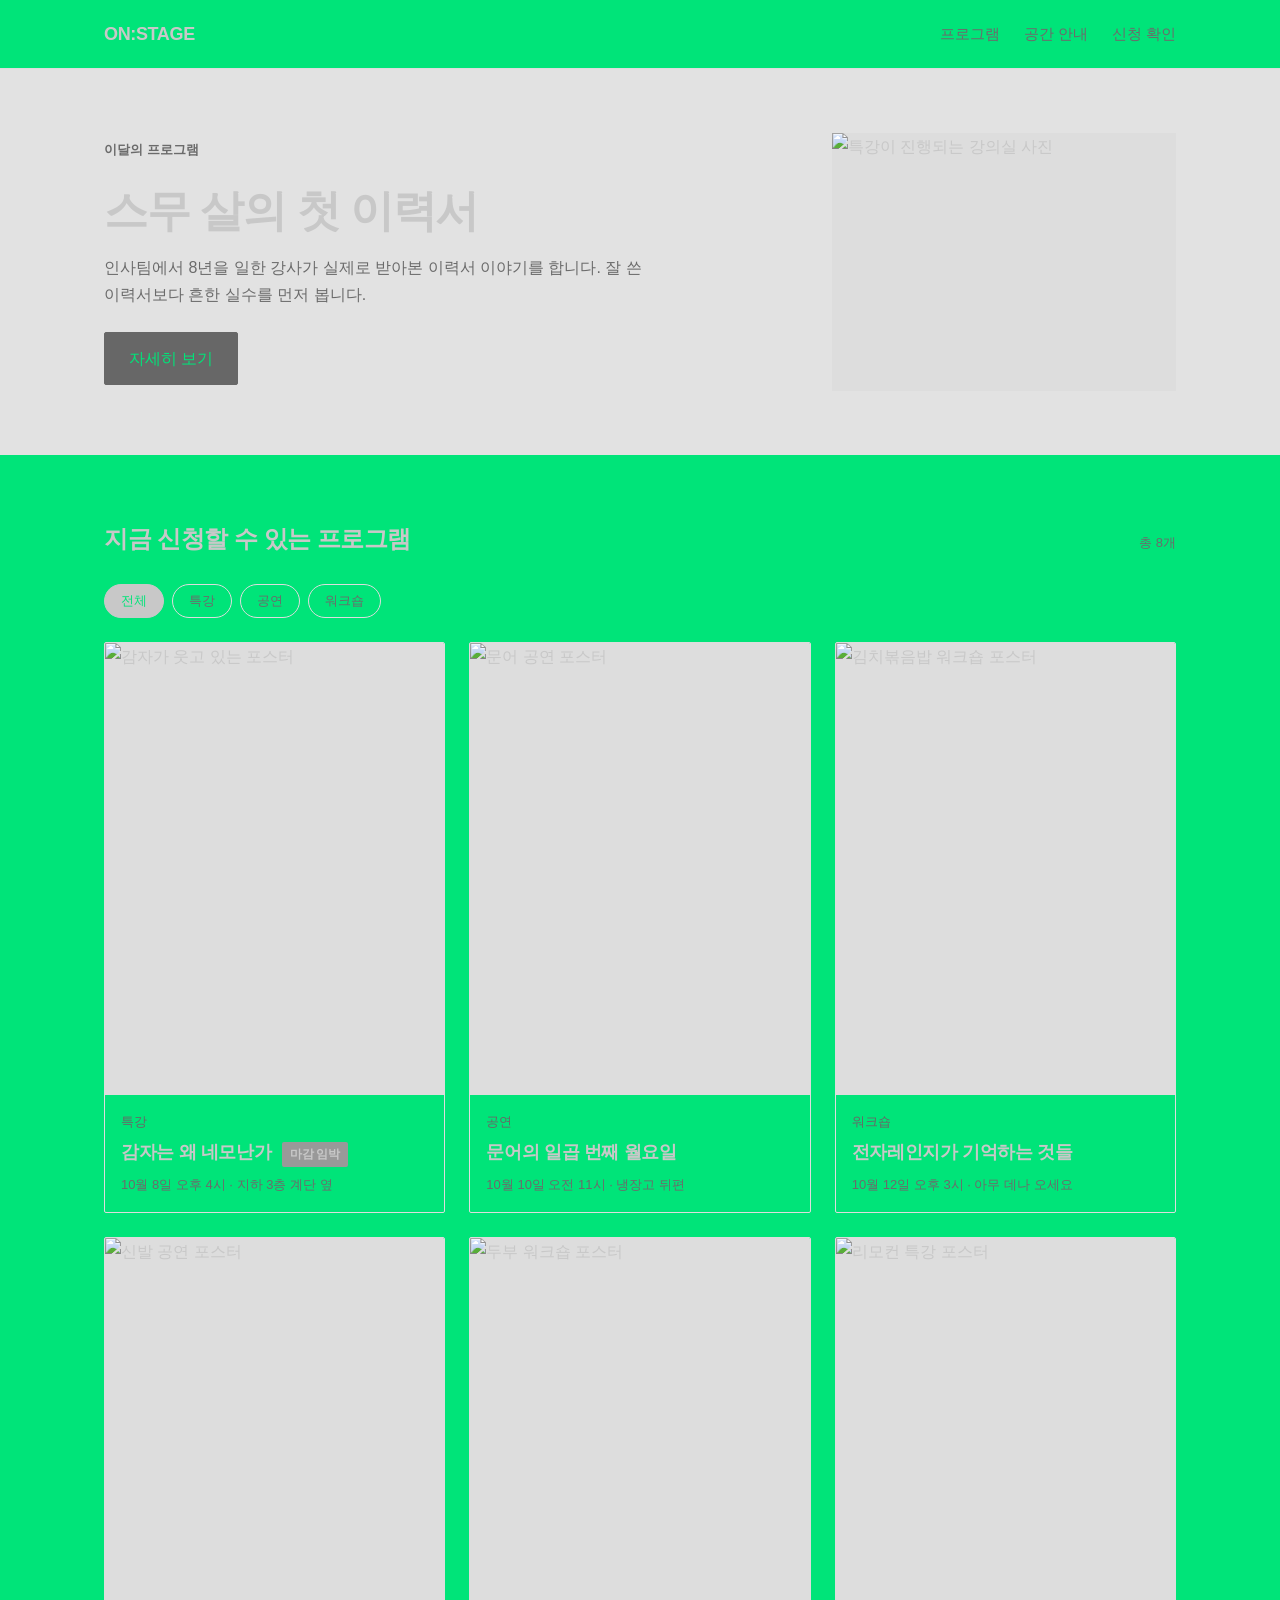
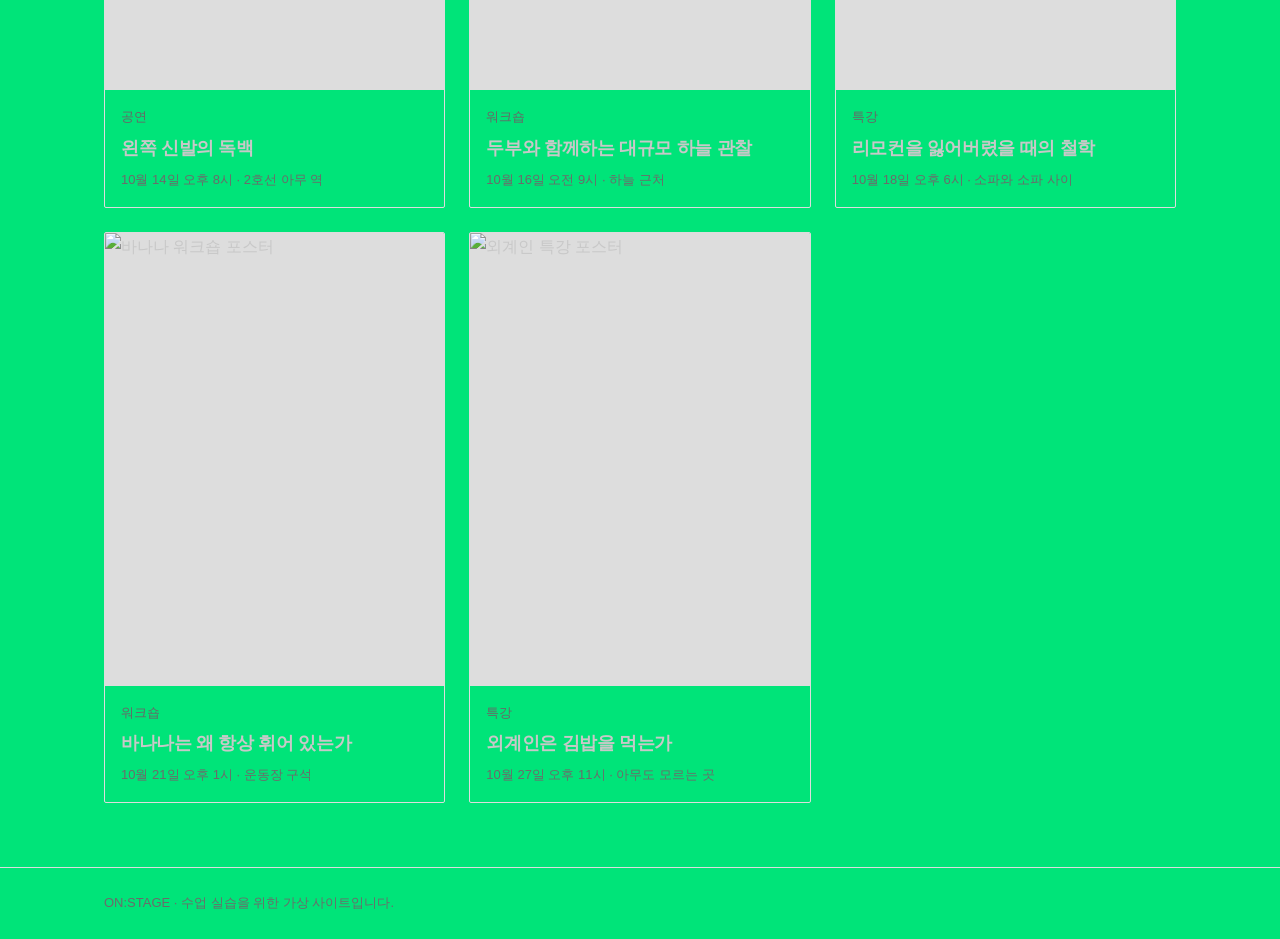
==== index.html @ 671b8b54 "Add files via upload" ====
<!DOCTYPE html>
<html lang="ko">
<head>
  <meta charset="UTF-8">
  <meta name="viewport" content="width=device-width, initial-scale=1.0">
  <title>ON:STAGE — 특강·공연 신청</title>

  <link rel="stylesheet" href="css/tokens.css">
  <link rel="stylesheet" href="css/style.css">
</head>

<body>

<header class="site-header">
  <div class="wrap">
    <a href="index.html" class="logo">ON:STAGE</a>

    <button type="button"
            class="menu-btn"
            id="menuBtn"
            aria-expanded="false"
            aria-controls="gnb">
      메뉴
    </button>

    <nav class="gnb" id="gnb" aria-label="주요 메뉴">
      <a href="index.html">프로그램</a>
      <a href="#">공간 안내</a>
      <a href="#">신청 확인</a>
    </nav>
  </div>
</header>

<main>

  <div class="hero">
    <div class="wrap">

      <div class="hero-text">
        <p class="hero-label">이달의 프로그램</p>

        <h1>스무 살의 첫 이력서</h1>

        <p>
          인사팀에서 8년을 일한 강사가 실제로 받아본 이력서 이야기를 합니다.
          잘 쓴 이력서보다 흔한 실수를 먼저 봅니다.
        </p>

        <a href="detail.html" class="btn">
          자세히 보기
        </a>
      </div>

      <figure class="hero-figure">
        <img
          src="https://picsum.photos/seed/onstagehero/800/600"
          alt="특강이 진행되는 강의실 사진">
      </figure>

    </div>
  </div>

  <section class="section">
    <div class="wrap">

      <div class="section-head">
        <h2>지금 신청할 수 있는 프로그램</h2>
        <p>총 8개</p>
      </div>

      <div class="filters" id="filters">

        <button type="button"
                class="chip is-active"
                data-filter="all">
          전체
        </button>

        <button type="button"
                class="chip"
                data-filter="특강">
          특강
        </button>

        <button type="button"
                class="chip"
                data-filter="공연">
          공연
        </button>

        <button type="button"
                class="chip"
                data-filter="워크숍">
          워크숍
        </button>

      </div>

      <div class="card-grid" id="cardGrid">

        <a href="detail.html" class="card" data-cat="특강">
          <img
            src="https://picsum.photos/seed/potato123/600/800"
            alt="감자가 웃고 있는 포스터">

          <div class="card-body">
            <p class="card-cat">특강</p>
            <h3>
              감자는 왜 네모난가
              <span class="badge">마감 임박</span>
            </h3>
            <p class="card-meta">
              10월 8일 오후 4시 · 지하 3층 계단 옆
            </p>
          </div>
        </a>

        <a href="detail.html" class="card" data-cat="공연">
          <img
            src="https://picsum.photos/seed/octopus456/600/800"
            alt="문어 공연 포스터">

          <div class="card-body">
            <p class="card-cat">공연</p>
            <h3>문어의 일곱 번째 월요일</h3>
            <p class="card-meta">
              10월 10일 오전 11시 · 냉장고 뒤편
            </p>
          </div>
        </a>

        <a href="detail.html" class="card" data-cat="워크숍">
          <img
            src="https://picsum.photos/seed/rice789/600/800"
            alt="김치볶음밥 워크숍 포스터">

          <div class="card-body">
            <p class="card-cat">워크숍</p>
            <h3>전자레인지가 기억하는 것들</h3>
            <p class="card-meta">
              10월 12일 오후 3시 · 아무 데나 오세요
            </p>
          </div>
        </a>

        <a href="detail.html" class="card" data-cat="공연">
          <img
            src="https://picsum.photos/seed/shoe987/600/800"
            alt="신발 공연 포스터">

          <div class="card-body">
            <p class="card-cat">공연</p>
            <h3>왼쪽 신발의 독백</h3>
            <p class="card-meta">
              10월 14일 오후 8시 · 2호선 아무 역
            </p>
          </div>
        </a>

        <a href="detail.html" class="card" data-cat="워크숍">
          <img
            src="https://picsum.photos/seed/tofu111/600/800"
            alt="두부 워크숍 포스터">

          <div class="card-body">
            <p class="card-cat">워크숍</p>
            <h3>두부와 함께하는 대규모 하늘 관찰</h3>
            <p class="card-meta">
              10월 16일 오전 9시 · 하늘 근처
            </p>
          </div>
        </a>

        <a href="detail.html" class="card" data-cat="특강">
          <img
            src="https://picsum.photos/seed/remote222/600/800"
            alt="리모컨 특강 포스터">

          <div class="card-body">
            <p class="card-cat">특강</p>
            <h3>리모컨을 잃어버렸을 때의 철학</h3>
            <p class="card-meta">
              10월 18일 오후 6시 · 소파와 소파 사이
            </p>
          </div>
        </a>

        <a href="detail.html" class="card" data-cat="워크숍">
          <img
            src="https://picsum.photos/seed/banana333/600/800"
            alt="바나나 워크숍 포스터">

          <div class="card-body">
            <p class="card-cat">워크숍</p>
            <h3>바나나는 왜 항상 휘어 있는가</h3>
            <p class="card-meta">
              10월 21일 오후 1시 · 운동장 구석
            </p>
          </div>
        </a>

        <a href="detail.html" class="card" data-cat="특강">
          <img
            src="https://picsum.photos/seed/alien444/600/800"
            alt="외계인 특강 포스터">

          <div class="card-body">
            <p class="card-cat">특강</p>
            <h3>외계인은 김밥을 먹는가</h3>
            <p class="card-meta">
              10월 27일 오후 11시 · 아무도 모르는 곳
            </p>
          </div>
        </a>

      </div>
    </div>
  </section>

</main>

<footer class="site-footer">
  <div class="wrap">
    ON:STAGE · 수업 실습을 위한 가상 사이트입니다.
  </div>
</footer>

<script src="js/main.js"></script>

</body>
</html>
---- css/tokens.css ----
/* ════════════════════════════════════════════════════════════════
   tokens.css — 디자인 토큰
   ════════════════════════════════════════════════════════════════
   이 파일에는 '값'만 적습니다. 실제 모양은 style.css가 만듭니다.

   [2주차 1차시] 디자인 가이드 워크시트에 정한 색을 여기에 옮겨 적으세요.
   여기 한 곳만 바꾸면 사이트 전체 색이 한꺼번에 바뀝니다.

   ⚠ 변수 이름은 절대 바꾸지 마세요. style.css가 이 이름들을 찾습니다.
   ════════════════════════════════════════════════════════════════ */

:root {

  /* ────────────────────────────────────────────────────────────
     ① 색  ▸ TODO: 아래 5개를 팀 색으로 바꾸세요
     ────────────────────────────────────────────────────────────
     지금은 임시 회색이 들어 있습니다. 그대로 두면 감점입니다.

     규칙
       · 주색 3개 + 강조색 1개 + 보조색 1개, 총 5개만 씁니다
       · 색 코드는 #RRGGBB 형식으로 적습니다
       · --ink 와 --paper 는 서로 충분히 진하고 밝아야 합니다
         (글자와 배경의 대비. 6주차에 검사합니다)

     색 고르는 곳
       coolors.co  ·  color.adobe.com  ·  개발자도구로 좋아하는 사이트 색 추출
     ──────────────────────────────────────────────────────────── */

  --ink:       #c8c8c8;   /* 주색1 — 제목과 본문 글자. 가장 진한 색 */
  --paper:     #00e479
  ;   /* 주색2 — 기본 배경. 보통 흰색 */
  --wall:      #e2e2e2;   /* 주색3 — 구역을 나누는 옅은 배경 */
  --brand:     #676767;   /* 강조색 — 버튼, 링크, 선택된 상태 */
  --highlight: #999;   /* 보조색 — '마감 임박' 같은 배지 */


  /* ────────────────────────────────────────────────────────────
     ② 보조 색  ▸ 그대로 두어도 됩니다
     ──────────────────────────────────────────────────────────── */

  --ink-soft:  #6b6b6b;   /* 덜 중요한 글자 */
  --line:      #dddddd;   /* 테두리와 구분선 */
  --danger:    #c62828;   /* 오류 메시지. 빨강 계열을 유지하세요 */


  /* ────────────────────────────────────────────────────────────
     ③ 글자 크기  ▸ 완성본 제공
     ────────────────────────────────────────────────────────────
     1rem = 16px 입니다.
     크기는 이 5개 안에서만 고르세요. 여기 없는 크기를 쓰면
     화면이 어수선해지고 6주차 체크리스트에서 감점됩니다.
     ──────────────────────────────────────────────────────────── */

  --fs-hero:   2.75rem;    /* 44px — 첫 화면의 큰 제목 */
  --fs-h2:     1.5rem;     /* 24px — 섹션 제목 */
  --fs-h3:     1.125rem;   /* 18px — 카드 제목 */
  --fs-body:   1rem;       /* 16px — 본문 */
  --fs-small:  0.8125rem;  /* 13px — 날짜, 안내 문구 */


  /* ────────────────────────────────────────────────────────────
     ④ 여백  ▸ 완성본 제공
     ────────────────────────────────────────────────────────────
     8의 배수로 만든 5단계입니다.
     margin, padding, gap 값은 이 안에서만 고르세요.
     ──────────────────────────────────────────────────────────── */

  --sp-1: 8px;    /* 아주 좁게 — 아이콘과 글자 사이 */
  --sp-2: 16px;   /* 좁게 — 카드 안쪽 */
  --sp-3: 24px;   /* 보통 — 요소 사이 */
  --sp-4: 40px;   /* 넓게 — 큰 덩어리 사이 */
  --sp-5: 64px;   /* 아주 넓게 — 섹션 위아래 */


  /* ────────────────────────────────────────────────────────────
     ⑤ 그 밖에  ▸ 완성본 제공
     ──────────────────────────────────────────────────────────── */

  --radius: 2px;      /* 모서리 둥글기. 0이면 각지고, 크면 둥글둥글 */
  --maxw:  1120px;    /* 콘텐츠 최대 가로 폭 */
}
---- css/style.css ----
/* ════════════════════════════════════════════════════════════════
   style.css — 완성본
   ════════════════════════════════════════════════════════════════ */

* { box-sizing: border-box; }

body, h1, h2, h3, p, ul, dl, dd, figure {
  margin: 0;
  padding: 0;
}

ul { list-style: none; }

img {
  display: block;
  max-width: 100%;
}

body {
  font-family: -apple-system, BlinkMacSystemFont, "Apple SD Gothic Neo",
               "Malgun Gothic", "맑은 고딕", sans-serif;
  font-size: var(--fs-body);
  line-height: 1.7;
  color: var(--ink);
  background: var(--paper);
}

.wrap {
  max-width: var(--maxw);
  margin: 0 auto;
  padding: 0 var(--sp-3);
}

a:focus-visible,
button:focus-visible,
input:focus-visible,
textarea:focus-visible {
  outline: 2px solid var(--brand);
  outline-offset: 2px;
}

.is-hidden {
  display: none;
}


/* ═══ 1. 헤더 ═════════════════════════════════════════════════ */

.site-header {
  border-bottom: 1px solid var(--line);
  background: var(--paper);
  position: relative;
}

.site-header .wrap {
  height: 68px;
  display: flex;
  align-items: center;
  justify-content: space-between;
}

.logo {
  font-size: var(--fs-h3);
  font-weight: 700;
  letter-spacing: -0.02em;
  color: var(--ink);
  text-decoration: none;
}

.gnb {
  display: flex;
  gap: var(--sp-3);
}

.gnb a {
  color: var(--ink-soft);
  text-decoration: none;
  font-size: 0.9375rem;
}

.gnb a:hover {
  color: var(--ink);
}

.menu-btn {
  display: none;
  border: 1px solid var(--line);
  background: var(--paper);
  border-radius: var(--radius);
  padding: 6px 10px;
  font-size: var(--fs-small);
  font-family: inherit;
  cursor: pointer;
}


/* ═══ 2. 히어로 ═══════════════════════════════════════════════ */

.hero {
  background: var(--wall);
  padding: var(--sp-5) 0;
}

.hero .wrap {
  display: flex;
  gap: var(--sp-4);
  align-items: center;
}

.hero-text {
  flex: 2;
}

.hero-figure {
  flex: 1;
}

.hero-label {
  font-size: var(--fs-small);
  color: var(--brand);
  font-weight: 700;
  margin-bottom: var(--sp-1);
}

.hero h1 {
  font-size: var(--fs-hero);
  line-height: 1.2;
  letter-spacing: -0.03em;
  margin-bottom: var(--sp-2);
}

.hero p {
  color: var(--ink-soft);
  max-width: 34em;
  margin-bottom: var(--sp-3);
}

.hero-figure img {
  width: 100%;
  aspect-ratio: 4 / 3;
  object-fit: cover;
  background: var(--line);
}


/* ═══ 3. 버튼 ═════════════════════════════════════════════════ */

.btn {
  display: inline-block;
  padding: 12px var(--sp-3);
  border: 1px solid var(--brand);
  border-radius: var(--radius);
  background: var(--brand);
  color: var(--paper);
  font-size: var(--fs-body);
  font-family: inherit;
  text-decoration: none;
  cursor: pointer;
}

.btn:hover {
  opacity: 0.85;
}

.btn--ghost {
  background: transparent;
  color: var(--brand);
}

.btn--block {
  display: block;
  width: 100%;
  text-align: center;
}


/* ═══ 4. 섹션 제목 ════════════════════════════════════════════ */

.section {
  padding: var(--sp-5) 0;
}

.section-head {
  display: flex;
  align-items: baseline;
  justify-content: space-between;
  margin-bottom: var(--sp-3);
}

.section-head h2 {
  font-size: var(--fs-h2);
  letter-spacing: -0.02em;
}

.section-head p {
  color: var(--ink-soft);
  font-size: var(--fs-small);
}


/* ═══ 5. 필터 칩 ══════════════════════════════════════════════ */

.filters {
  display: flex;
  flex-wrap: wrap;
  gap: var(--sp-1);
  margin-bottom: var(--sp-3);
}

.chip {
  padding: 7px 16px;
  border: 1px solid var(--line);
  border-radius: 999px;
  background: var(--paper);
  color: var(--ink-soft);
  font-size: var(--fs-small);
  font-family: inherit;
  cursor: pointer;
}

.chip:hover {
  border-color: var(--ink-soft);
}

.chip.is-active {
  background: var(--ink);
  border-color: var(--ink);
  color: var(--paper);
}


/* ═══ 6. 카드 목록 ════════════════════════════════════════════ */

.card-grid {
  display: grid;
  grid-template-columns: repeat(3, 1fr);
  gap: var(--sp-3);
}

.card {
  display: block;
  text-decoration: none;
  color: inherit;
  border: 1px solid var(--line);
  border-radius: var(--radius);
  overflow: hidden;
  background: var(--paper);
}

.card:hover {
  border-color: var(--ink);
}

.card img {
  width: 100%;
  background: var(--line);
  aspect-ratio: 3 / 4;
  object-fit: cover;
}

.card-body {
  padding: var(--sp-2);
}

.card-cat {
  font-size: var(--fs-small);
  color: var(--brand);
  margin-bottom: 4px;
}

.card h3 {
  font-size: var(--fs-h3);
  letter-spacing: -0.02em;
  margin-bottom: 6px;
}

.card-meta {
  font-size: var(--fs-small);
  color: var(--ink-soft);
}

.badge {
  display: inline-block;
  background: var(--highlight);
  color: var(--ink);
  font-size: 0.75rem;
  font-weight: 700;
  padding: 2px 8px;
  border-radius: var(--radius);
  margin-left: 6px;
}


/* ═══ 7. 상세 화면 ═══════════════════════════════════════════ */

.detail {
  padding: var(--sp-4) 0 var(--sp-5);
}

.detail-top {
  display: flex;
  gap: var(--sp-4);
  align-items: flex-start;
}

.detail-poster {
  flex: 0 0 340px;
}

.detail-poster img {
  width: 100%;
  aspect-ratio: 3 / 4;
  object-fit: cover;
  background: var(--line);
}

.detail-info {
  flex: 1;
}

.detail-info h1 {
  font-size: 2rem;
  letter-spacing: -0.03em;
  margin-bottom: var(--sp-2);
}

.spec {
  border-top: 1px solid var(--line);
  margin: var(--sp-3) 0;
}

.spec div {
  display: flex;
  gap: var(--sp-2);
  padding: 12px 0;
  border-bottom: 1px solid var(--line);
  font-size: 0.9375rem;
}

.spec dt {
  flex: 0 0 88px;
  color: var(--ink-soft);
}

.spec dd {
  flex: 1;
}

.detail-body {
  margin-top: var(--sp-4);
  max-width: 40em;
}

.detail-body h2 {
  font-size: var(--fs-h3);
  margin-bottom: var(--sp-1);
}

.detail-body p {
  color: var(--ink-soft);
  margin-bottom: var(--sp-2);
}


/* ═══ 8. 신청 폼 ══════════════════════════════════════════════ */

.form-page {
  padding: var(--sp-4) 0 var(--sp-5);
}

.form-page > .wrap {
  max-width: 620px;
}

.form-page h1 {
  font-size: var(--fs-h2);
  margin-bottom: var(--sp-1);
}

.form-page > .wrap > p {
  color: var(--ink-soft);
  font-size: var(--fs-small);
  margin-bottom: var(--sp-4);
}

.field {
  margin-bottom: var(--sp-3);
}

.field > label {
  display: block;
  font-size: 0.9375rem;
  font-weight: 700;
  margin-bottom: 6px;
}

.req {
  color: var(--danger);
}

.field input[type="text"],
.field input[type="tel"],
.field input[type="email"],
.field input[type="number"],
.field textarea {
  width: 100%;
  padding: 11px 12px;
  border: 1px solid var(--line);
  border-radius: var(--radius);
  font-size: var(--fs-body);
  font-family: inherit;
  color: var(--ink);
  background: var(--paper);
}

.field input:focus,
.field textarea:focus {
  border-color: var(--brand);
}

.field textarea {
  resize: vertical;
  min-height: 96px;
}

.hint {
  font-size: var(--fs-small);
  color: var(--ink-soft);
  margin-top: 5px;
}

.error {
  display: none;
  font-size: var(--fs-small);
  color: var(--danger);
  margin-top: 5px;
}

.error.is-show {
  display: block;
}

.field.has-error input,
.field.has-error textarea {
  border-color: var(--danger);
}

.radio-group {
  display: flex;
  flex-wrap: wrap;
  gap: var(--sp-2);
}

.radio-group label {
  display: flex;
  align-items: center;
  gap: 6px;
  font-size: 0.9375rem;
  cursor: pointer;
}

.agree {
  display: flex;
  gap: var(--sp-1);
  align-items: flex-start;
  background: var(--wall);
  padding: var(--sp-2);
  border-radius: var(--radius);
  font-size: 0.9375rem;
}

.agree input {
  margin-top: 5px;
}


/* ═══ 9. 완료 화면 ════════════════════════════════════════════ */

.done {
  padding: var(--sp-5) 0;
  text-align: center;
}

.done .wrap {
  max-width: 520px;
}

.done h1 {
  font-size: var(--fs-h2);
  margin-bottom: var(--sp-1);
}

.done > .wrap > p {
  color: var(--ink-soft);
  margin-bottom: var(--sp-3);
}

.receipt {
  border: 1px solid var(--line);
  border-radius: var(--radius);
  padding: var(--sp-3);
  text-align: left;
  margin-bottom: var(--sp-3);
}

.receipt div {
  display: flex;
  justify-content: space-between;
  padding: 9px 0;
  border-bottom: 1px solid var(--line);
  font-size: 0.9375rem;
}

.receipt div:last-child {
  border-bottom: 0;
}

.receipt dt {
  color: var(--ink-soft);
}

.receipt dd {
  font-weight: 700;
}


/* ═══ 10. 푸터 ════════════════════════════════════════════════ */

.site-footer {
  border-top: 1px solid var(--line);
  padding: var(--sp-3) 0;
  color: var(--ink-soft);
  font-size: var(--fs-small);
}


/* ═══ 11. 반응형 ══════════════════════════════════════════════ */

@media (max-width: 768px) {

  :root {
    --fs-hero: 1.875rem;
    --sp-5: 40px;
  }

  .menu-btn {
    display: block;
  }

  .gnb {
    display: none;
    position: absolute;
    top: 68px;
    left: 0;
    right: 0;
    flex-direction: column;
    gap: 0;
    background: var(--paper);
    border-bottom: 1px solid var(--line);
    padding: var(--sp-2) var(--sp-3);
  }

  .gnb.is-open {
    display: flex;
  }

  .hero .wrap,
  .detail-top {
    flex-direction: column;
  }

  .card-grid {
    grid-template-columns: 1fr;
  }

  .detail-poster {
    width: 100%;
    max-width: 320px;
    flex: none;
  }
}
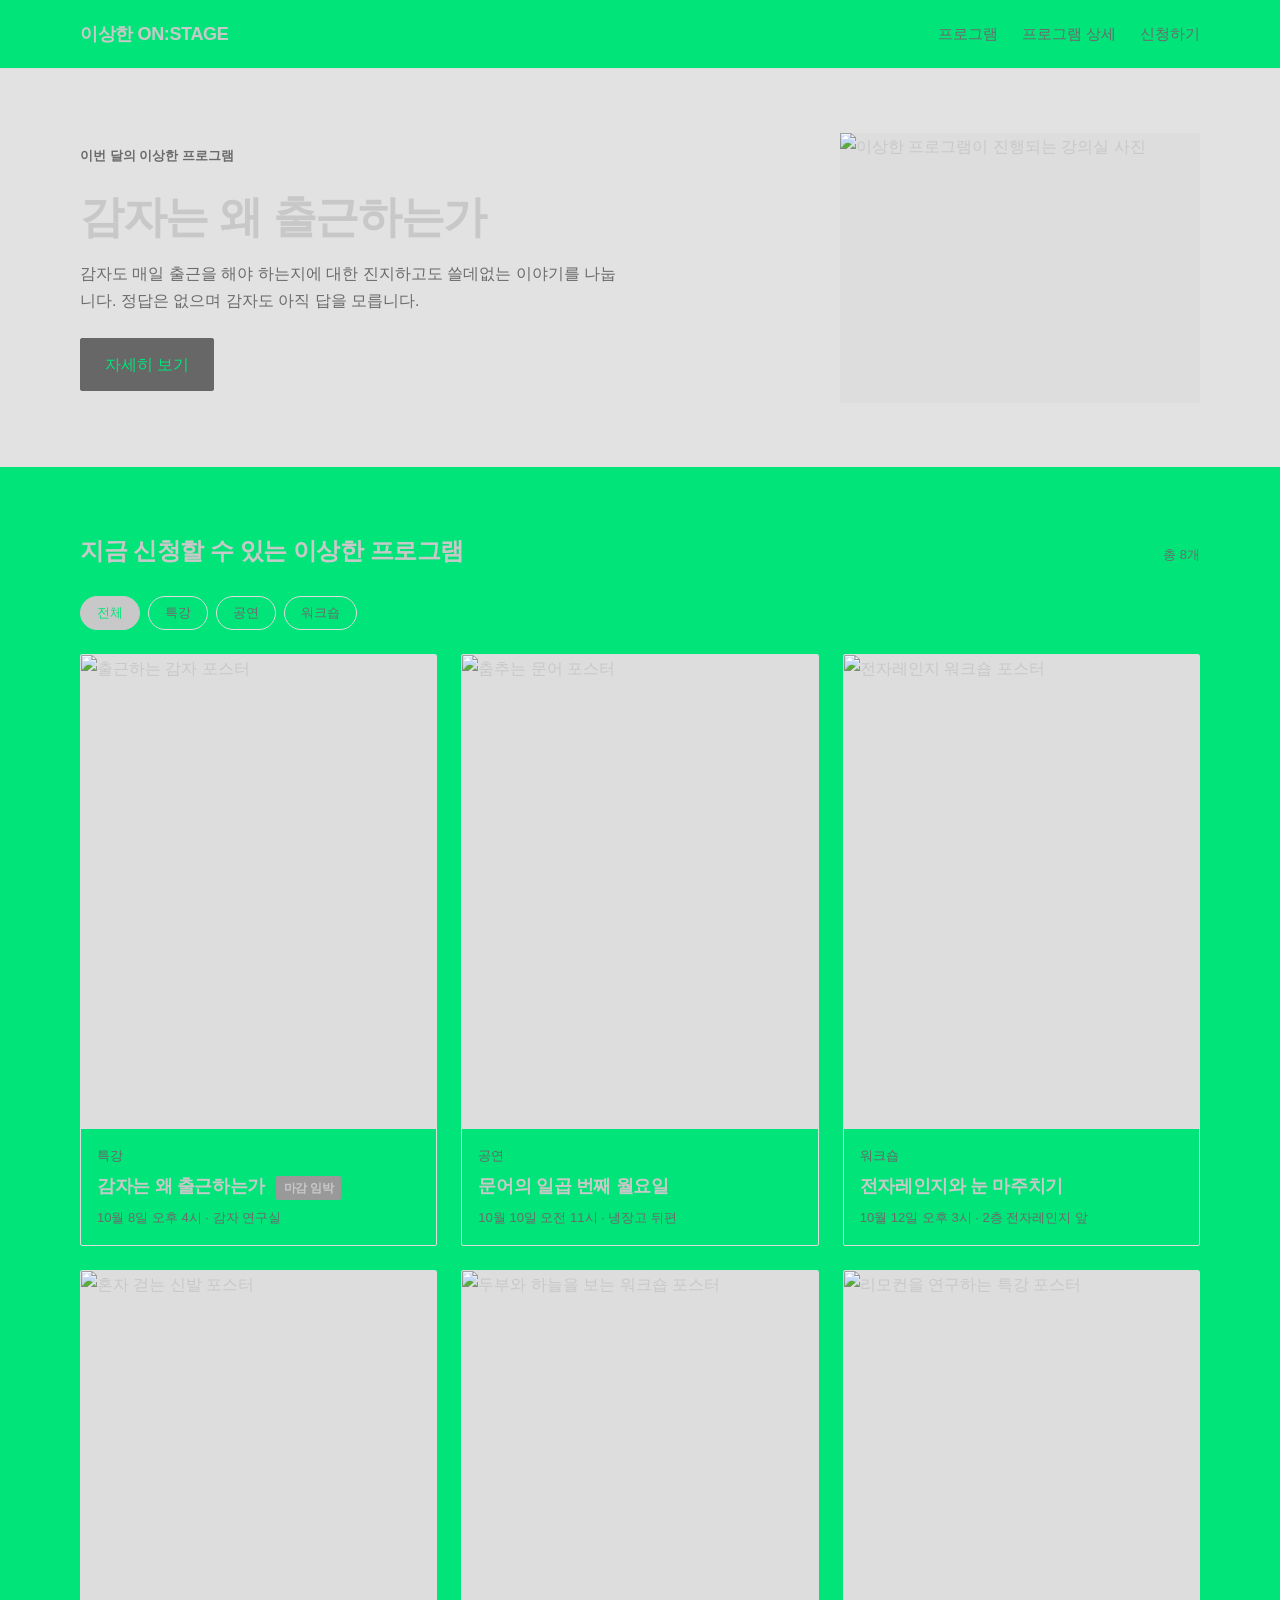
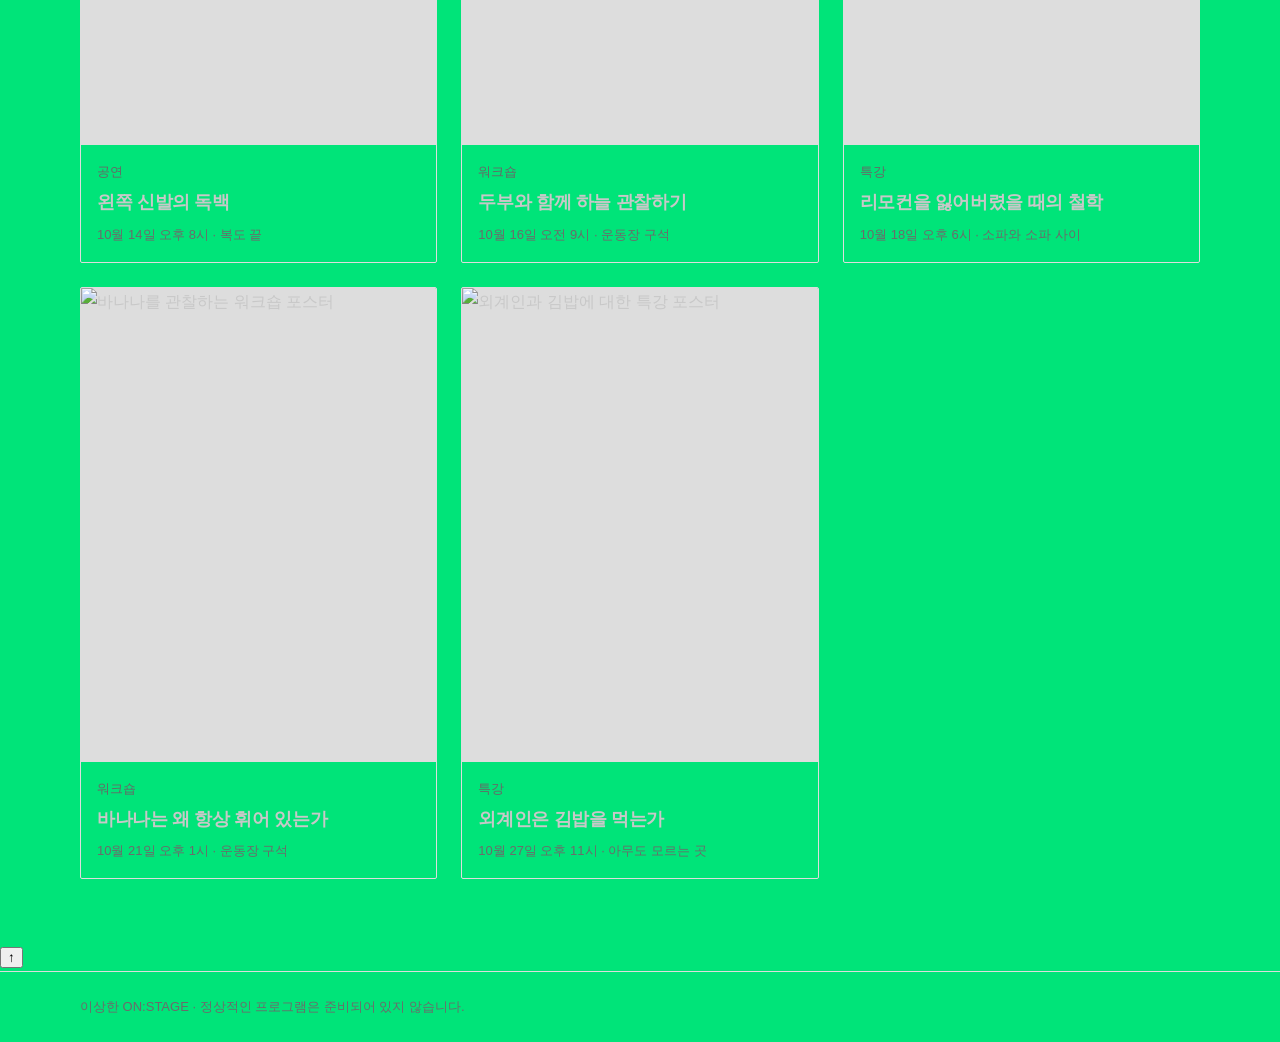
==== commit 1a454d6b: "Update index.html" ====
--- a/index.html
+++ b/index.html
@@ -3,7 +3,7 @@
 <head>
   <meta charset="UTF-8">
   <meta name="viewport" content="width=device-width, initial-scale=1.0">
-  <title>ON:STAGE — 특강·공연 신청</title>
+  <title>이상한 ON:STAGE — 프로그램 모음</title>
 
   <link rel="stylesheet" href="css/tokens.css">
   <link rel="stylesheet" href="css/style.css">
@@ -13,217 +13,304 @@
 
 <header class="site-header">
   <div class="wrap">
-    <a href="index.html" class="logo">ON:STAGE</a>
-
-    <button type="button"
-            class="menu-btn"
-            id="menuBtn"
-            aria-expanded="false"
-            aria-controls="gnb">
+
+    <a href="index.html" class="logo">이상한 ON:STAGE</a>
+
+    <button
+      type="button"
+      class="menu-btn"
+      id="menuBtn"
+      aria-expanded="false"
+      aria-controls="gnb">
       메뉴
     </button>
 
     <nav class="gnb" id="gnb" aria-label="주요 메뉴">
       <a href="index.html">프로그램</a>
-      <a href="#">공간 안내</a>
-      <a href="#">신청 확인</a>
+      <a href="detail.html">프로그램 상세</a>
+      <a href="apply.html">신청하기</a>
     </nav>
+
   </div>
 </header>
 
+
 <main>
 
   <div class="hero">
     <div class="wrap">
 
       <div class="hero-text">
-        <p class="hero-label">이달의 프로그램</p>
-
-        <h1>스무 살의 첫 이력서</h1>
+
+        <p class="hero-label">이번 달의 이상한 프로그램</p>
+
+        <h1>감자는 왜 출근하는가</h1>
 
         <p>
-          인사팀에서 8년을 일한 강사가 실제로 받아본 이력서 이야기를 합니다.
-          잘 쓴 이력서보다 흔한 실수를 먼저 봅니다.
+          감자도 매일 출근을 해야 하는지에 대한 진지하고도
+          쓸데없는 이야기를 나눕니다. 정답은 없으며 감자도
+          아직 답을 모릅니다.
         </p>
 
         <a href="detail.html" class="btn">
           자세히 보기
         </a>
+
       </div>
 
       <figure class="hero-figure">
         <img
-          src="https://picsum.photos/seed/onstagehero/800/600"
-          alt="특강이 진행되는 강의실 사진">
+          src="https://picsum.photos/seed/weirdstage/800/600"
+          alt="이상한 프로그램이 진행되는 강의실 사진">
       </figure>
 
     </div>
   </div>
 
+
   <section class="section">
+
     <div class="wrap">
 
       <div class="section-head">
-        <h2>지금 신청할 수 있는 프로그램</h2>
+        <h2>지금 신청할 수 있는 이상한 프로그램</h2>
         <p>총 8개</p>
       </div>
 
+
       <div class="filters" id="filters">
 
-        <button type="button"
-                class="chip is-active"
-                data-filter="all">
+        <button
+          type="button"
+          class="chip is-active"
+          data-filter="all">
           전체
         </button>
 
-        <button type="button"
-                class="chip"
-                data-filter="특강">
+        <button
+          type="button"
+          class="chip"
+          data-filter="특강">
           특강
         </button>
 
-        <button type="button"
-                class="chip"
-                data-filter="공연">
+        <button
+          type="button"
+          class="chip"
+          data-filter="공연">
           공연
         </button>
 
-        <button type="button"
-                class="chip"
-                data-filter="워크숍">
+        <button
+          type="button"
+          class="chip"
+          data-filter="워크숍">
           워크숍
         </button>
 
       </div>
 
+
       <div class="card-grid" id="cardGrid">
 
+
         <a href="detail.html" class="card" data-cat="특강">
-          <img
-            src="https://picsum.photos/seed/potato123/600/800"
-            alt="감자가 웃고 있는 포스터">
-
-          <div class="card-body">
+
+          <img
+            src="https://picsum.photos/seed/potato/600/800"
+            alt="출근하는 감자 포스터">
+
+          <div class="card-body">
+
             <p class="card-cat">특강</p>
+
             <h3>
-              감자는 왜 네모난가
+              감자는 왜 출근하는가
               <span class="badge">마감 임박</span>
             </h3>
-            <p class="card-meta">
-              10월 8일 오후 4시 · 지하 3층 계단 옆
-            </p>
-          </div>
-        </a>
+
+            <p class="card-meta">
+              10월 8일 오후 4시 · 감자 연구실
+            </p>
+
+          </div>
+
+        </a>
+
 
         <a href="detail.html" class="card" data-cat="공연">
-          <img
-            src="https://picsum.photos/seed/octopus456/600/800"
-            alt="문어 공연 포스터">
-
-          <div class="card-body">
+
+          <img
+            src="https://picsum.photos/seed/octopus/600/800"
+            alt="춤추는 문어 포스터">
+
+          <div class="card-body">
+
             <p class="card-cat">공연</p>
+
             <h3>문어의 일곱 번째 월요일</h3>
+
             <p class="card-meta">
               10월 10일 오전 11시 · 냉장고 뒤편
             </p>
-          </div>
-        </a>
+
+          </div>
+
+        </a>
+
 
         <a href="detail.html" class="card" data-cat="워크숍">
-          <img
-            src="https://picsum.photos/seed/rice789/600/800"
-            alt="김치볶음밥 워크숍 포스터">
-
-          <div class="card-body">
+
+          <img
+            src="https://picsum.photos/seed/microwave/600/800"
+            alt="전자레인지 워크숍 포스터">
+
+          <div class="card-body">
+
             <p class="card-cat">워크숍</p>
-            <h3>전자레인지가 기억하는 것들</h3>
-            <p class="card-meta">
-              10월 12일 오후 3시 · 아무 데나 오세요
-            </p>
-          </div>
-        </a>
+
+            <h3>전자레인지와 눈 마주치기</h3>
+
+            <p class="card-meta">
+              10월 12일 오후 3시 · 2층 전자레인지 앞
+            </p>
+
+          </div>
+
+        </a>
+
 
         <a href="detail.html" class="card" data-cat="공연">
-          <img
-            src="https://picsum.photos/seed/shoe987/600/800"
-            alt="신발 공연 포스터">
-
-          <div class="card-body">
+
+          <img
+            src="https://picsum.photos/seed/shoe/600/800"
+            alt="혼자 걷는 신발 포스터">
+
+          <div class="card-body">
+
             <p class="card-cat">공연</p>
+
             <h3>왼쪽 신발의 독백</h3>
-            <p class="card-meta">
-              10월 14일 오후 8시 · 2호선 아무 역
-            </p>
-          </div>
-        </a>
+
+            <p class="card-meta">
+              10월 14일 오후 8시 · 복도 끝
+            </p>
+
+          </div>
+
+        </a>
+
 
         <a href="detail.html" class="card" data-cat="워크숍">
-          <img
-            src="https://picsum.photos/seed/tofu111/600/800"
-            alt="두부 워크숍 포스터">
-
-          <div class="card-body">
+
+          <img
+            src="https://picsum.photos/seed/tofu/600/800"
+            alt="두부와 하늘을 보는 워크숍 포스터">
+
+          <div class="card-body">
+
             <p class="card-cat">워크숍</p>
-            <h3>두부와 함께하는 대규모 하늘 관찰</h3>
-            <p class="card-meta">
-              10월 16일 오전 9시 · 하늘 근처
-            </p>
-          </div>
-        </a>
+
+            <h3>두부와 함께 하늘 관찰하기</h3>
+
+            <p class="card-meta">
+              10월 16일 오전 9시 · 운동장 구석
+            </p>
+
+          </div>
+
+        </a>
+
 
         <a href="detail.html" class="card" data-cat="특강">
-          <img
-            src="https://picsum.photos/seed/remote222/600/800"
-            alt="리모컨 특강 포스터">
-
-          <div class="card-body">
+
+          <img
+            src="https://picsum.photos/seed/remote/600/800"
+            alt="리모컨을 연구하는 특강 포스터">
+
+          <div class="card-body">
+
             <p class="card-cat">특강</p>
+
             <h3>리모컨을 잃어버렸을 때의 철학</h3>
+
             <p class="card-meta">
               10월 18일 오후 6시 · 소파와 소파 사이
             </p>
-          </div>
-        </a>
+
+          </div>
+
+        </a>
+
 
         <a href="detail.html" class="card" data-cat="워크숍">
-          <img
-            src="https://picsum.photos/seed/banana333/600/800"
-            alt="바나나 워크숍 포스터">
-
-          <div class="card-body">
+
+          <img
+            src="https://picsum.photos/seed/banana/600/800"
+            alt="바나나를 관찰하는 워크숍 포스터">
+
+          <div class="card-body">
+
             <p class="card-cat">워크숍</p>
+
             <h3>바나나는 왜 항상 휘어 있는가</h3>
+
             <p class="card-meta">
               10월 21일 오후 1시 · 운동장 구석
             </p>
-          </div>
-        </a>
+
+          </div>
+
+        </a>
+
 
         <a href="detail.html" class="card" data-cat="특강">
-          <img
-            src="https://picsum.photos/seed/alien444/600/800"
-            alt="외계인 특강 포스터">
-
-          <div class="card-body">
+
+          <img
+            src="https://picsum.photos/seed/alien/600/800"
+            alt="외계인과 김밥에 대한 특강 포스터">
+
+          <div class="card-body">
+
             <p class="card-cat">특강</p>
+
             <h3>외계인은 김밥을 먹는가</h3>
+
             <p class="card-meta">
               10월 27일 오후 11시 · 아무도 모르는 곳
             </p>
-          </div>
-        </a>
+
+          </div>
+
+        </a>
+
 
       </div>
+
     </div>
+
   </section>
 
 </main>
 
+
+<button
+  type="button"
+  class="top-btn"
+  id="topBtn"
+  aria-label="맨 위로 이동">
+  ↑
+</button>
+
+
 <footer class="site-footer">
+
   <div class="wrap">
-    ON:STAGE · 수업 실습을 위한 가상 사이트입니다.
+    이상한 ON:STAGE · 정상적인 프로그램은 준비되어 있지 않습니다.
   </div>
+
 </footer>
+
 
 <script src="js/main.js"></script>
 
--- a/css/style.css
+++ b/css/style.css
@@ -1,3 +1,4 @@
+```css
 /* ════════════════════════════════════════════════════════════════
    style.css — 완성본
    ════════════════════════════════════════════════════════════════ */
@@ -113,6 +114,7 @@
 
 .hero-figure {
   flex: 1;
+  overflow: hidden;
 }
 
 .hero-label {
@@ -140,6 +142,11 @@
   aspect-ratio: 4 / 3;
   object-fit: cover;
   background: var(--line);
+  transition: transform 0.3s ease;
+}
+
+.hero-figure img:hover {
+  transform: scale(1.05);
 }
 
 
@@ -245,10 +252,13 @@
   border-radius: var(--radius);
   overflow: hidden;
   background: var(--paper);
+  transition: transform 0.2s ease, box-shadow 0.2s ease;
 }
 
 .card:hover {
   border-color: var(--ink);
+  transform: translateY(-4px);
+  box-shadow: 0 6px 15px rgba(0, 0, 0, 0.12);
 }
 
 .card img {
@@ -579,3 +589,4 @@
     flex: none;
   }
 }
+```
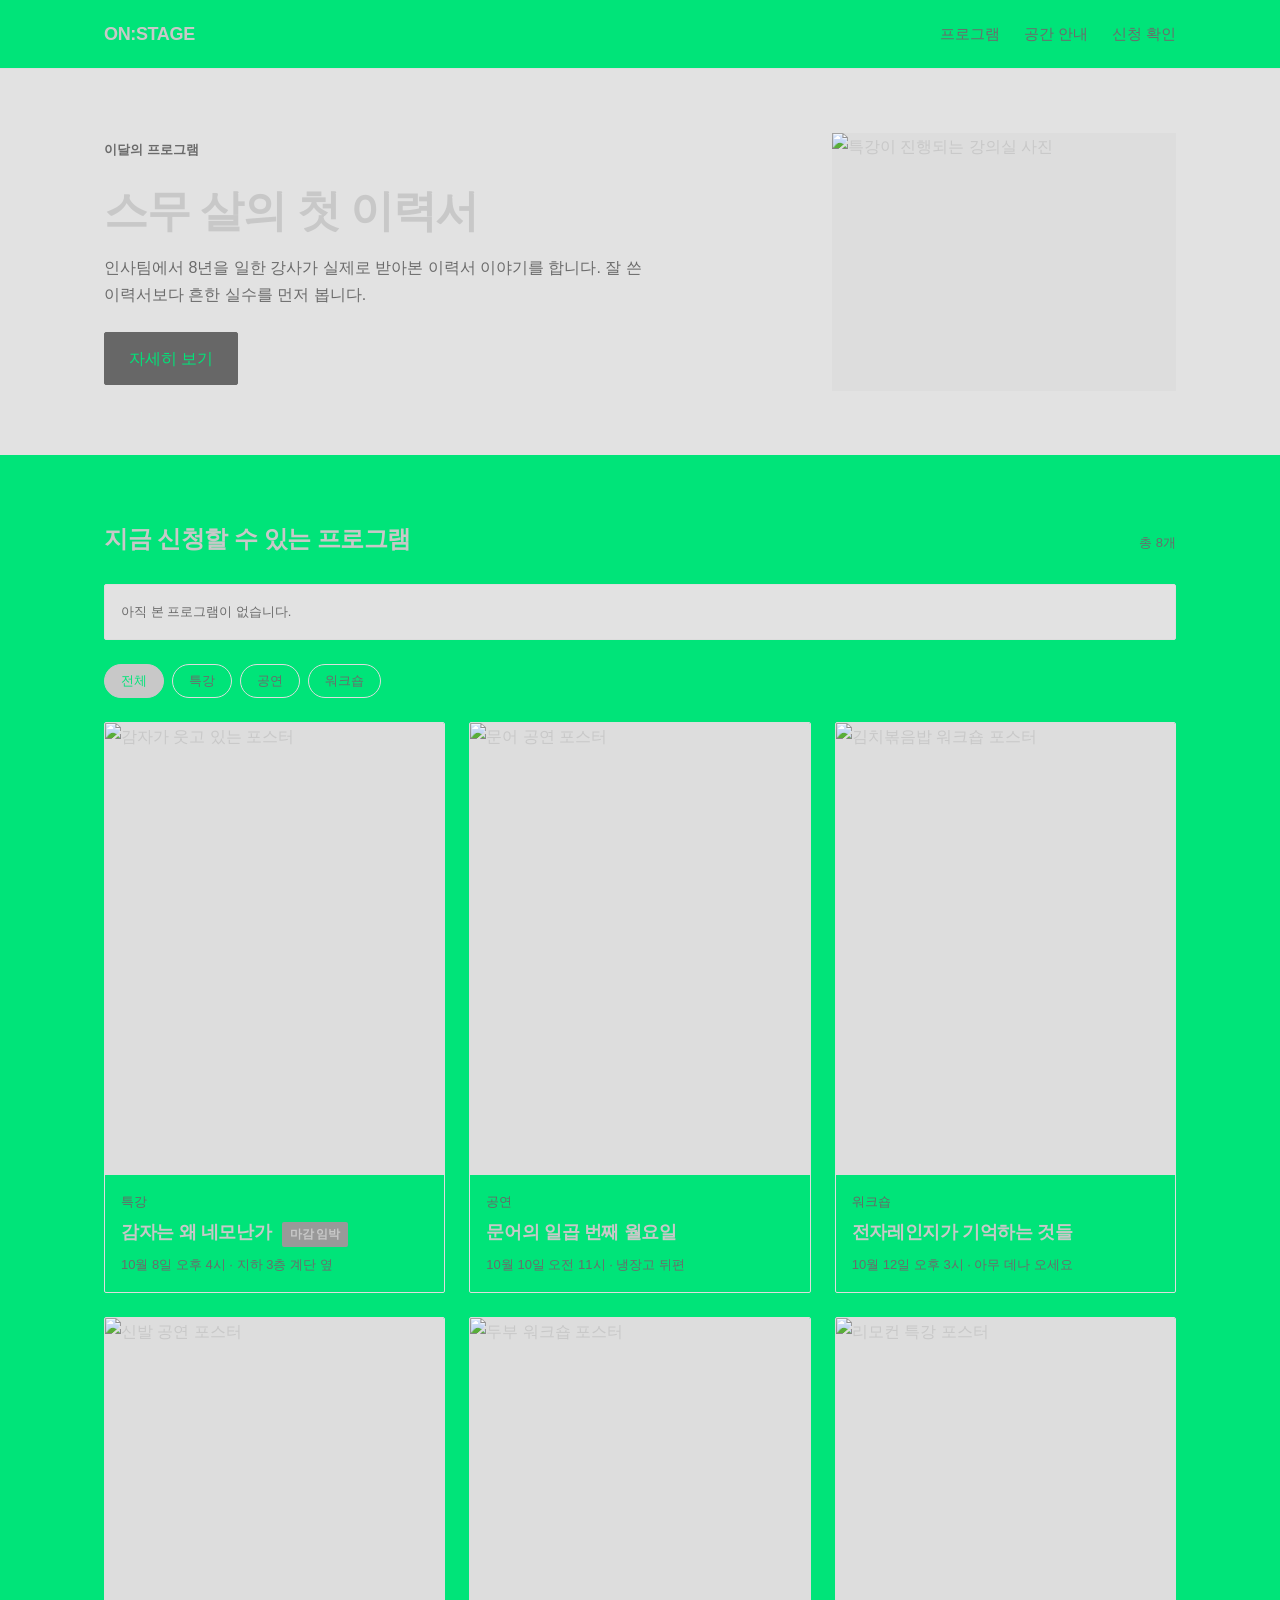
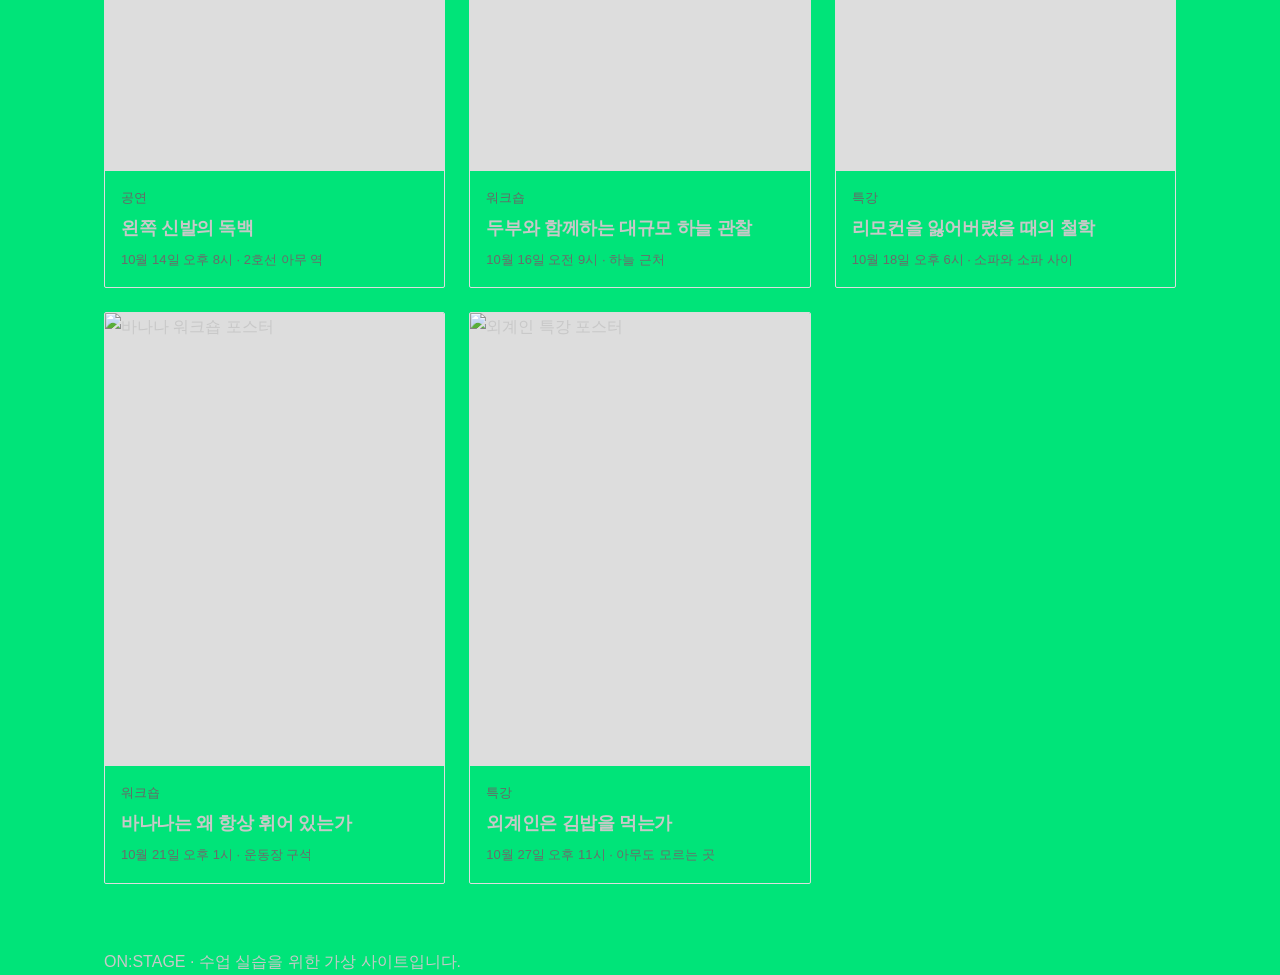
==== commit f766f1e2: "Update index.html" ====
--- a/index.html
+++ b/index.html
@@ -1,9 +1,11 @@
 <!DOCTYPE html>
 <html lang="ko">
+
 <head>
   <meta charset="UTF-8">
   <meta name="viewport" content="width=device-width, initial-scale=1.0">
-  <title>이상한 ON:STAGE — 프로그램 모음</title>
+
+  <title>ON:STAGE — 특강·공연 신청</title>
 
   <link rel="stylesheet" href="css/tokens.css">
   <link rel="stylesheet" href="css/style.css">
@@ -12,9 +14,12 @@
 <body>
 
 <header class="site-header">
+
   <div class="wrap">
 
-    <a href="index.html" class="logo">이상한 ON:STAGE</a>
+    <a href="index.html" class="logo">
+      ON:STAGE
+    </a>
 
     <button
       type="button"
@@ -25,31 +30,42 @@
       메뉴
     </button>
 
-    <nav class="gnb" id="gnb" aria-label="주요 메뉴">
+    <nav
+      class="gnb"
+      id="gnb"
+      aria-label="주요 메뉴">
+
       <a href="index.html">프로그램</a>
-      <a href="detail.html">프로그램 상세</a>
-      <a href="apply.html">신청하기</a>
+      <a href="#">공간 안내</a>
+      <a href="#">신청 확인</a>
+
     </nav>
 
   </div>
+
 </header>
 
 
 <main>
 
   <div class="hero">
+
     <div class="wrap">
 
       <div class="hero-text">
 
-        <p class="hero-label">이번 달의 이상한 프로그램</p>
-
-        <h1>감자는 왜 출근하는가</h1>
+        <p class="hero-label">
+          이달의 프로그램
+        </p>
+
+        <h1>
+          스무 살의 첫 이력서
+        </h1>
 
         <p>
-          감자도 매일 출근을 해야 하는지에 대한 진지하고도
-          쓸데없는 이야기를 나눕니다. 정답은 없으며 감자도
-          아직 답을 모릅니다.
+          인사팀에서 8년을 일한 강사가 실제로 받아본
+          이력서 이야기를 합니다. 잘 쓴 이력서보다
+          흔한 실수를 먼저 봅니다.
         </p>
 
         <a href="detail.html" class="btn">
@@ -58,13 +74,17 @@
 
       </div>
 
+
       <figure class="hero-figure">
+
         <img
-          src="https://picsum.photos/seed/weirdstage/800/600"
-          alt="이상한 프로그램이 진행되는 강의실 사진">
+          src="https://picsum.photos/seed/onstagehero/800/600"
+          alt="특강이 진행되는 강의실 사진">
+
       </figure>
 
     </div>
+
   </div>
 
 
@@ -73,12 +93,30 @@
     <div class="wrap">
 
       <div class="section-head">
-        <h2>지금 신청할 수 있는 이상한 프로그램</h2>
-        <p>총 8개</p>
+
+        <h2>
+          지금 신청할 수 있는 프로그램
+        </h2>
+
+        <p>
+          총 8개
+        </p>
+
       </div>
 
 
-      <div class="filters" id="filters">
+      <!-- 직접 추가한 기능 ① -->
+
+      <p
+        id="recentProgram"
+        class="recent-program">
+        아직 본 프로그램이 없습니다.
+      </p>
+
+
+      <div
+        class="filters"
+        id="filters">
 
         <button
           type="button"
@@ -111,44 +149,62 @@
       </div>
 
 
-      <div class="card-grid" id="cardGrid">
-
-
-        <a href="detail.html" class="card" data-cat="특강">
-
-          <img
-            src="https://picsum.photos/seed/potato/600/800"
-            alt="출근하는 감자 포스터">
-
-          <div class="card-body">
-
-            <p class="card-cat">특강</p>
-
-            <h3>
-              감자는 왜 출근하는가
-              <span class="badge">마감 임박</span>
-            </h3>
-
-            <p class="card-meta">
-              10월 8일 오후 4시 · 감자 연구실
-            </p>
-
-          </div>
-
-        </a>
-
-
-        <a href="detail.html" class="card" data-cat="공연">
-
-          <img
-            src="https://picsum.photos/seed/octopus/600/800"
-            alt="춤추는 문어 포스터">
-
-          <div class="card-body">
-
-            <p class="card-cat">공연</p>
-
-            <h3>문어의 일곱 번째 월요일</h3>
+      <div
+        class="card-grid"
+        id="cardGrid">
+
+
+        <a
+          href="detail.html"
+          class="card"
+          data-cat="특강"
+          data-title="감자는 왜 네모난가">
+
+          <img
+            src="https://picsum.photos/seed/potato123/600/800"
+            alt="감자가 웃고 있는 포스터">
+
+          <div class="card-body">
+
+            <p class="card-cat">
+              특강
+            </p>
+
+            <h3>
+              감자는 왜 네모난가
+              <span class="badge">
+                마감 임박
+              </span>
+            </h3>
+
+            <p class="card-meta">
+              10월 8일 오후 4시 · 지하 3층 계단 옆
+            </p>
+
+          </div>
+
+        </a>
+
+
+        <a
+          href="detail.html"
+          class="card"
+          data-cat="공연"
+          data-title="문어의 일곱 번째 월요일">
+
+          <img
+            src="https://picsum.photos/seed/octopus456/600/800"
+            alt="문어 공연 포스터">
+
+          <div class="card-body">
+
+            <p class="card-cat">
+              공연
+            </p>
+
+            <h3>
+              문어의 일곱 번째 월요일
+            </h3>
 
             <p class="card-meta">
               10월 10일 오전 11시 · 냉장고 뒤편
@@ -159,80 +215,112 @@
         </a>
 
 
-        <a href="detail.html" class="card" data-cat="워크숍">
-
-          <img
-            src="https://picsum.photos/seed/microwave/600/800"
-            alt="전자레인지 워크숍 포스터">
-
-          <div class="card-body">
-
-            <p class="card-cat">워크숍</p>
-
-            <h3>전자레인지와 눈 마주치기</h3>
-
-            <p class="card-meta">
-              10월 12일 오후 3시 · 2층 전자레인지 앞
-            </p>
-
-          </div>
-
-        </a>
-
-
-        <a href="detail.html" class="card" data-cat="공연">
-
-          <img
-            src="https://picsum.photos/seed/shoe/600/800"
-            alt="혼자 걷는 신발 포스터">
-
-          <div class="card-body">
-
-            <p class="card-cat">공연</p>
-
-            <h3>왼쪽 신발의 독백</h3>
-
-            <p class="card-meta">
-              10월 14일 오후 8시 · 복도 끝
-            </p>
-
-          </div>
-
-        </a>
-
-
-        <a href="detail.html" class="card" data-cat="워크숍">
-
-          <img
-            src="https://picsum.photos/seed/tofu/600/800"
-            alt="두부와 하늘을 보는 워크숍 포스터">
-
-          <div class="card-body">
-
-            <p class="card-cat">워크숍</p>
-
-            <h3>두부와 함께 하늘 관찰하기</h3>
-
-            <p class="card-meta">
-              10월 16일 오전 9시 · 운동장 구석
-            </p>
-
-          </div>
-
-        </a>
-
-
-        <a href="detail.html" class="card" data-cat="특강">
-
-          <img
-            src="https://picsum.photos/seed/remote/600/800"
-            alt="리모컨을 연구하는 특강 포스터">
-
-          <div class="card-body">
-
-            <p class="card-cat">특강</p>
-
-            <h3>리모컨을 잃어버렸을 때의 철학</h3>
+        <a
+          href="detail.html"
+          class="card"
+          data-cat="워크숍"
+          data-title="전자레인지가 기억하는 것들">
+
+          <img
+            src="https://picsum.photos/seed/rice789/600/800"
+            alt="김치볶음밥 워크숍 포스터">
+
+          <div class="card-body">
+
+            <p class="card-cat">
+              워크숍
+            </p>
+
+            <h3>
+              전자레인지가 기억하는 것들
+            </h3>
+
+            <p class="card-meta">
+              10월 12일 오후 3시 · 아무 데나 오세요
+            </p>
+
+          </div>
+
+        </a>
+
+
+        <a
+          href="detail.html"
+          class="card"
+          data-cat="공연"
+          data-title="왼쪽 신발의 독백">
+
+          <img
+            src="https://picsum.photos/seed/shoe987/600/800"
+            alt="신발 공연 포스터">
+
+          <div class="card-body">
+
+            <p class="card-cat">
+              공연
+            </p>
+
+            <h3>
+              왼쪽 신발의 독백
+            </h3>
+
+            <p class="card-meta">
+              10월 14일 오후 8시 · 2호선 아무 역
+            </p>
+
+          </div>
+
+        </a>
+
+
+        <a
+          href="detail.html"
+          class="card"
+          data-cat="워크숍"
+          data-title="두부와 함께하는 대규모 하늘 관찰">
+
+          <img
+            src="https://picsum.photos/seed/tofu111/600/800"
+            alt="두부 워크숍 포스터">
+
+          <div class="card-body">
+
+            <p class="card-cat">
+              워크숍
+            </p>
+
+            <h3>
+              두부와 함께하는 대규모 하늘 관찰
+            </h3>
+
+            <p class="card-meta">
+              10월 16일 오전 9시 · 하늘 근처
+            </p>
+
+          </div>
+
+        </a>
+
+
+        <a
+          href="detail.html"
+          class="card"
+          data-cat="특강"
+          data-title="리모컨을 잃어버렸을 때의 철학">
+
+          <img
+            src="https://picsum.photos/seed/remote222/600/800"
+            alt="리모컨 특강 포스터">
+
+          <div class="card-body">
+
+            <p class="card-cat">
+              특강
+            </p>
+
+            <h3>
+              리모컨을 잃어버렸을 때의 철학
+            </h3>
 
             <p class="card-meta">
               10월 18일 오후 6시 · 소파와 소파 사이
@@ -243,17 +331,25 @@
         </a>
 
 
-        <a href="detail.html" class="card" data-cat="워크숍">
-
-          <img
-            src="https://picsum.photos/seed/banana/600/800"
-            alt="바나나를 관찰하는 워크숍 포스터">
-
-          <div class="card-body">
-
-            <p class="card-cat">워크숍</p>
-
-            <h3>바나나는 왜 항상 휘어 있는가</h3>
+        <a
+          href="detail.html"
+          class="card"
+          data-cat="워크숍"
+          data-title="바나나는 왜 항상 휘어 있는가">
+
+          <img
+            src="https://picsum.photos/seed/banana333/600/800"
+            alt="바나나 워크숍 포스터">
+
+          <div class="card-body">
+
+            <p class="card-cat">
+              워크숍
+            </p>
+
+            <h3>
+              바나나는 왜 항상 휘어 있는가
+            </h3>
 
             <p class="card-meta">
               10월 21일 오후 1시 · 운동장 구석
@@ -264,17 +360,25 @@
         </a>
 
 
-        <a href="detail.html" class="card" data-cat="특강">
-
-          <img
-            src="https://picsum.photos/seed/alien/600/800"
-            alt="외계인과 김밥에 대한 특강 포스터">
-
-          <div class="card-body">
-
-            <p class="card-cat">특강</p>
-
-            <h3>외계인은 김밥을 먹는가</h3>
+        <a
+          href="detail.html"
+          class="card"
+          data-cat="특강"
+          data-title="외계인은 김밥을 먹는가">
+
+          <img
+            src="https://picsum.photos/seed/alien444/600/800"
+            alt="외계인 특강 포스터">
+
+          <div class="card-body">
+
+            <p class="card-cat">
+              특강
+            </p>
+
+            <h3>
+              외계인은 김밥을 먹는가
+            </h3>
 
             <p class="card-meta">
               10월 27일 오후 11시 · 아무도 모르는 곳
@@ -294,19 +398,10 @@
 </main>
 
 
-<button
-  type="button"
-  class="top-btn"
-  id="topBtn"
-  aria-label="맨 위로 이동">
-  ↑
-</button>
-
-
 <footer class="site-footer">
 
   <div class="wrap">
-    이상한 ON:STAGE · 정상적인 프로그램은 준비되어 있지 않습니다.
+    ON:STAGE · 수업 실습을 위한 가상 사이트입니다.
   </div>
 
 </footer>
@@ -315,4 +410,5 @@
 <script src="js/main.js"></script>
 
 </body>
+
 </html>
--- a/css/tokens.css
+++ b/css/tokens.css
@@ -1,81 +1,42 @@
 /* ════════════════════════════════════════════════════════════════
    tokens.css — 디자인 토큰
-   ════════════════════════════════════════════════════════════════
-   이 파일에는 '값'만 적습니다. 실제 모양은 style.css가 만듭니다.
-
-   [2주차 1차시] 디자인 가이드 워크시트에 정한 색을 여기에 옮겨 적으세요.
-   여기 한 곳만 바꾸면 사이트 전체 색이 한꺼번에 바뀝니다.
-
-   ⚠ 변수 이름은 절대 바꾸지 마세요. style.css가 이 이름들을 찾습니다.
    ════════════════════════════════════════════════════════════════ */
 
 :root {
 
-  /* ────────────────────────────────────────────────────────────
-     ① 색  ▸ TODO: 아래 5개를 팀 색으로 바꾸세요
-     ────────────────────────────────────────────────────────────
-     지금은 임시 회색이 들어 있습니다. 그대로 두면 감점입니다.
+  /* 색 */
 
-     규칙
-       · 주색 3개 + 강조색 1개 + 보조색 1개, 총 5개만 씁니다
-       · 색 코드는 #RRGGBB 형식으로 적습니다
-       · --ink 와 --paper 는 서로 충분히 진하고 밝아야 합니다
-         (글자와 배경의 대비. 6주차에 검사합니다)
+  --ink:       #c8c8c8;
+  --paper:     #00e479;
+  --wall:      #e2e2e2;
+  --brand:     #676767;
+  --highlight: #999999;
 
-     색 고르는 곳
-       coolors.co  ·  color.adobe.com  ·  개발자도구로 좋아하는 사이트 색 추출
-     ──────────────────────────────────────────────────────────── */
-
-  --ink:       #c8c8c8;   /* 주색1 — 제목과 본문 글자. 가장 진한 색 */
-  --paper:     #00e479
-  ;   /* 주색2 — 기본 배경. 보통 흰색 */
-  --wall:      #e2e2e2;   /* 주색3 — 구역을 나누는 옅은 배경 */
-  --brand:     #676767;   /* 강조색 — 버튼, 링크, 선택된 상태 */
-  --highlight: #999;   /* 보조색 — '마감 임박' 같은 배지 */
+  --ink-soft:  #6b6b6b;
+  --line:      #dddddd;
+  --danger:    #c62828;
 
 
-  /* ────────────────────────────────────────────────────────────
-     ② 보조 색  ▸ 그대로 두어도 됩니다
-     ──────────────────────────────────────────────────────────── */
+  /* 글자 크기 */
 
-  --ink-soft:  #6b6b6b;   /* 덜 중요한 글자 */
-  --line:      #dddddd;   /* 테두리와 구분선 */
-  --danger:    #c62828;   /* 오류 메시지. 빨강 계열을 유지하세요 */
+  --fs-hero:   2.75rem;
+  --fs-h2:     1.5rem;
+  --fs-h3:     1.125rem;
+  --fs-body:   1rem;
+  --fs-small:  0.8125rem;
 
 
-  /* ────────────────────────────────────────────────────────────
-     ③ 글자 크기  ▸ 완성본 제공
-     ────────────────────────────────────────────────────────────
-     1rem = 16px 입니다.
-     크기는 이 5개 안에서만 고르세요. 여기 없는 크기를 쓰면
-     화면이 어수선해지고 6주차 체크리스트에서 감점됩니다.
-     ──────────────────────────────────────────────────────────── */
+  /* 여백 */
 
-  --fs-hero:   2.75rem;    /* 44px — 첫 화면의 큰 제목 */
-  --fs-h2:     1.5rem;     /* 24px — 섹션 제목 */
-  --fs-h3:     1.125rem;   /* 18px — 카드 제목 */
-  --fs-body:   1rem;       /* 16px — 본문 */
-  --fs-small:  0.8125rem;  /* 13px — 날짜, 안내 문구 */
+  --sp-1: 8px;
+  --sp-2: 16px;
+  --sp-3: 24px;
+  --sp-4: 40px;
+  --sp-5: 64px;
 
 
-  /* ────────────────────────────────────────────────────────────
-     ④ 여백  ▸ 완성본 제공
-     ────────────────────────────────────────────────────────────
-     8의 배수로 만든 5단계입니다.
-     margin, padding, gap 값은 이 안에서만 고르세요.
-     ──────────────────────────────────────────────────────────── */
+  /* 기타 */
 
-  --sp-1: 8px;    /* 아주 좁게 — 아이콘과 글자 사이 */
-  --sp-2: 16px;   /* 좁게 — 카드 안쪽 */
-  --sp-3: 24px;   /* 보통 — 요소 사이 */
-  --sp-4: 40px;   /* 넓게 — 큰 덩어리 사이 */
-  --sp-5: 64px;   /* 아주 넓게 — 섹션 위아래 */
-
-
-  /* ────────────────────────────────────────────────────────────
-     ⑤ 그 밖에  ▸ 완성본 제공
-     ──────────────────────────────────────────────────────────── */
-
-  --radius: 2px;      /* 모서리 둥글기. 0이면 각지고, 크면 둥글둥글 */
-  --maxw:  1120px;    /* 콘텐츠 최대 가로 폭 */
+  --radius: 2px;
+  --maxw: 1120px;
 }
--- a/css/style.css
+++ b/css/style.css
@@ -1,16 +1,19 @@
-```css
 /* ════════════════════════════════════════════════════════════════
-   style.css — 완성본
+   style.css
    ════════════════════════════════════════════════════════════════ */
 
-* { box-sizing: border-box; }
+* {
+  box-sizing: border-box;
+}
 
 body, h1, h2, h3, p, ul, dl, dd, figure {
   margin: 0;
   padding: 0;
 }
 
-ul { list-style: none; }
+ul {
+  list-style: none;
+}
 
 img {
   display: block;
@@ -45,7 +48,7 @@
 }
 
 
-/* ═══ 1. 헤더 ═════════════════════════════════════════════════ */
+/* ═══ 1. 헤더 ═══ */
 
 .site-header {
   border-bottom: 1px solid var(--line);
@@ -95,7 +98,7 @@
 }
 
 
-/* ═══ 2. 히어로 ═══════════════════════════════════════════════ */
+/* ═══ 2. 히어로 ═══ */
 
 .hero {
   background: var(--wall);
@@ -114,7 +117,6 @@
 
 .hero-figure {
   flex: 1;
-  overflow: hidden;
 }
 
 .hero-label {
@@ -142,15 +144,10 @@
   aspect-ratio: 4 / 3;
   object-fit: cover;
   background: var(--line);
-  transition: transform 0.3s ease;
-}
-
-.hero-figure img:hover {
-  transform: scale(1.05);
-}
-
-
-/* ═══ 3. 버튼 ═════════════════════════════════════════════════ */
+}
+
+
+/* ═══ 3. 버튼 ═══ */
 
 .btn {
   display: inline-block;
@@ -181,7 +178,7 @@
 }
 
 
-/* ═══ 4. 섹션 제목 ════════════════════════════════════════════ */
+/* ═══ 4. 섹션 제목 ═══ */
 
 .section {
   padding: var(--sp-5) 0;
@@ -205,7 +202,7 @@
 }
 
 
-/* ═══ 5. 필터 칩 ══════════════════════════════════════════════ */
+/* ═══ 5. 필터 ═══ */
 
 .filters {
   display: flex;
@@ -236,7 +233,20 @@
 }
 
 
-/* ═══ 6. 카드 목록 ════════════════════════════════════════════ */
+/* ═══ 6. 최근 본 프로그램 ═══ */
+
+.recent-program {
+  margin-bottom: var(--sp-3);
+  padding: var(--sp-2);
+  border: 1px solid var(--line);
+  border-radius: var(--radius);
+  background: var(--wall);
+  color: var(--ink-soft);
+  font-size: var(--fs-small);
+}
+
+
+/* ═══ 7. 카드 ═══ */
 
 .card-grid {
   display: grid;
@@ -252,13 +262,10 @@
   border-radius: var(--radius);
   overflow: hidden;
   background: var(--paper);
-  transition: transform 0.2s ease, box-shadow 0.2s ease;
 }
 
 .card:hover {
   border-color: var(--ink);
-  transform: translateY(-4px);
-  box-shadow: 0 6px 15px rgba(0, 0, 0, 0.12);
 }
 
 .card img {
@@ -301,7 +308,7 @@
 }
 
 
-/* ═══ 7. 상세 화면 ═══════════════════════════════════════════ */
+/* ═══ 8. 상세 화면 ═══ */
 
 .detail {
   padding: var(--sp-4) 0 var(--sp-5);
@@ -372,7 +379,7 @@
 }
 
 
-/* ═══ 8. 신청 폼 ══════════════════════════════════════════════ */
+/* ═══ 9. 신청 폼 ═══ */
 
 .form-page {
   padding: var(--sp-4) 0 var(--sp-5);
@@ -484,7 +491,7 @@
 }
 
 
-/* ═══ 9. 완료 화면 ════════════════════════════════════════════ */
+/* ═══ 10. 완료 화면 ═══ */
 
 .done {
   padding: var(--sp-5) 0;
@@ -534,17 +541,7 @@
 }
 
 
-/* ═══ 10. 푸터 ════════════════════════════════════════════════ */
-
-.site-footer {
-  border-top: 1px solid var(--line);
-  padding: var(--sp-3) 0;
-  color: var(--ink-soft);
-  font-size: var(--fs-small);
-}
-
-
-/* ═══ 11. 반응형 ══════════════════════════════════════════════ */
+/* ═══ 11. 반응형 ═══ */
 
 @media (max-width: 768px) {
 
@@ -589,4 +586,3 @@
     flex: none;
   }
 }
-```
